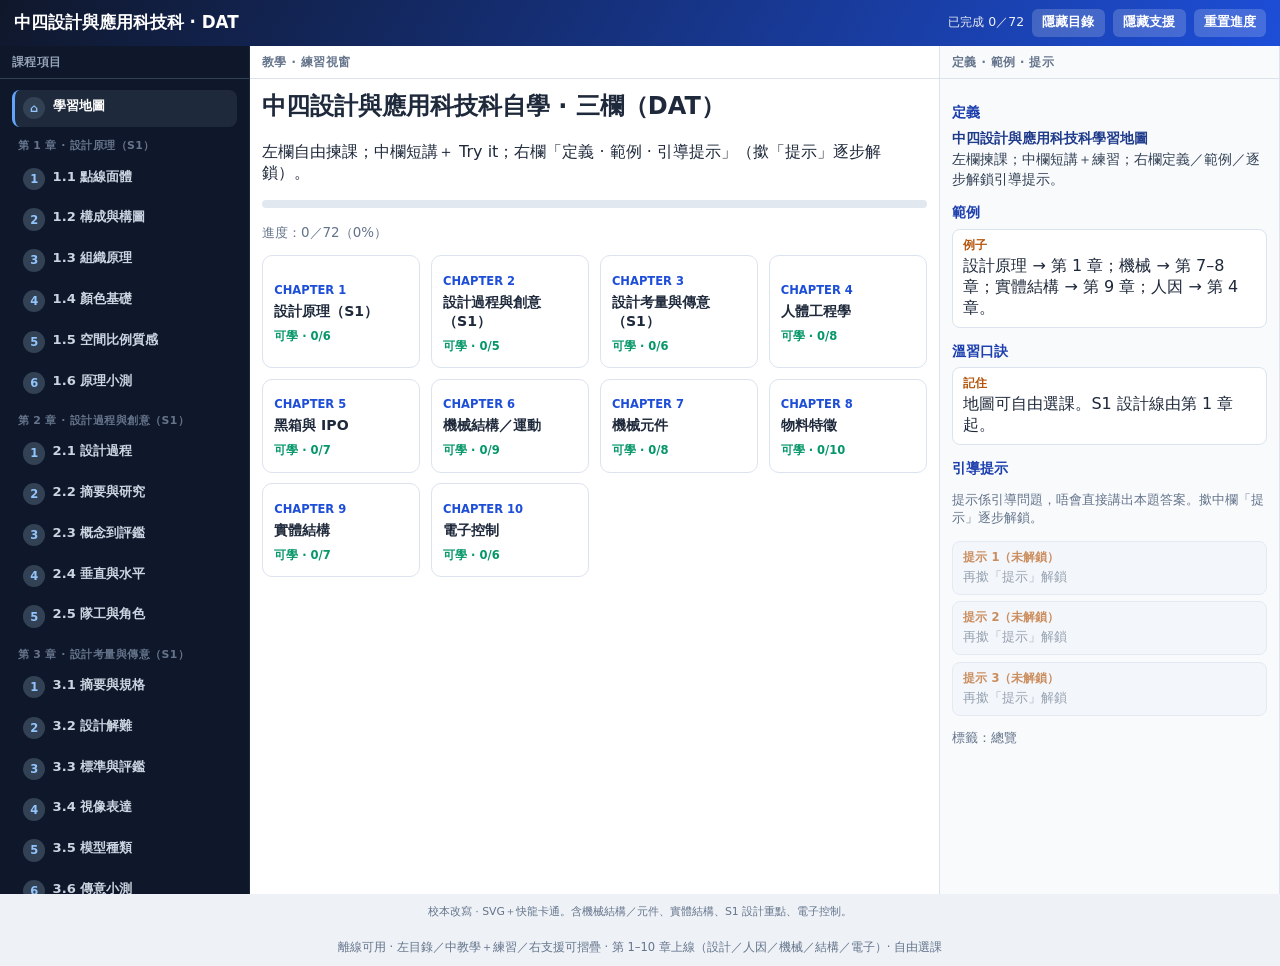
==== index.html @ 9cd21ffb "feat: seed S4 DAT 三欄自學 app (v8, cache 20261025m) Co-authored-by: ncyleo <ncyleo@users.noreply.github" ====
<!DOCTYPE html>
<html lang="zh-Hant">
<head>
<meta charset="UTF-8">
<meta name="viewport" content="width=device-width, initial-scale=1">
<title>中四設計與應用科技科自學 · 三欄（DAT）</title>
<style>
:root {
  --bg: #eef2f7; --card: #fff; --ink: #1e293b; --muted: #64748b; --line: #dbe3ee;
  --primary: #1d4ed8; --ok: #059669; --bad: #dc2626; --side: #0f172a;
  --radius: 10px;
  --font: "Noto Sans TC","Microsoft JhengHei","PingFang TC",system-ui,sans-serif;
  --mono: "JetBrains Mono","Cascadia Code","SF Mono",Consolas,monospace;
  --left-w: 250px; --right-w: 340px;
}
* { box-sizing: border-box; }
html, body { margin: 0; height: 100%; font-family: var(--font); color: var(--ink); background: var(--bg); }
button, input { font: inherit; }
.topbar {
  display: flex; flex-wrap: wrap; align-items: center; gap: .5rem;
  padding: .55rem .85rem; background: linear-gradient(120deg,#0f172a,#1d4ed8); color: #fff;
}
.topbar h1 { margin: 0; font-size: 1.05rem; flex: 1; min-width: 10rem; }
.topbar .tag { font-size: .78rem; opacity: .92; }
.topbar button {
  appearance: none; border: 0; border-radius: 6px; padding: .35rem .65rem;
  background: rgba(255,255,255,.18); color: #fff; font-weight: 700; cursor: pointer; font-size: .8rem;
}
.topbar button:hover { background: rgba(255,255,255,.28); }
.shell { display: flex; height: calc(100vh - 52px); min-height: 420px; }
.panel {
  background: var(--card); border-right: 1px solid var(--line);
  display: flex; flex-direction: column; min-width: 0;
}
.panel.left { width: var(--left-w); flex-shrink: 0; background: var(--side); color: #e2e8f0; border-right-color: #1e293b; }
.panel.mid { flex: 1; border-right: 1px solid var(--line); }
.panel.right { width: var(--right-w); flex-shrink: 0; background: #f8fafc; }
body.hide-left .panel.left { display: none; }
body.hide-right .panel.right { display: none; }
.panel-h {
  padding: .55rem .75rem; font-size: .72rem; font-weight: 800; letter-spacing: .04em;
  text-transform: uppercase; border-bottom: 1px solid var(--line); color: var(--muted);
}
.panel.left .panel-h { color: #94a3b8; border-bottom-color: #334155; }
.panel-body { flex: 1; overflow: auto; padding: .65rem .75rem 1.2rem; }
#navList { display: flex; flex-direction: column; gap: .25rem; }
.nav-ch {
  font-size: .68rem; font-weight: 800; color: #64748b; letter-spacing: .04em;
  padding: .55rem .35rem .2rem; text-transform: uppercase;
}
.nav-item {
  display: flex; align-items: flex-start; gap: .45rem; width: 100%;
  appearance: none; border: 0; background: transparent; color: #cbd5e1;
  text-align: left; padding: .45rem .5rem; border-radius: 8px; cursor: pointer;
  border-left: 3px solid transparent;
}
.nav-item:hover { background: #1e293b; color: #fff; }
.nav-item.active { background: #1e293b; color: #fff; border-left-color: #60a5fa; }
.nav-item .ord {
  flex-shrink: 0; width: 1.4rem; height: 1.4rem; border-radius: 999px;
  background: #334155; color: #93c5fd; font-size: .72rem; font-weight: 800;
  display: inline-flex; align-items: center; justify-content: center;
}
.nav-item .ttl { flex: 1; font-size: .82rem; font-weight: 650; line-height: 1.35; }
.nav-item .star { font-size: .72rem; color: #fbbf24; }
.nav-item.locked { opacity: .55; }
.nav-item .soon { font-size: .68rem; color: #94a3b8; }
.welcome h2 { margin-top: 0; }
.stem { font-size: 1.12rem; margin: 0 0 .55rem; line-height: 1.45; }
.pill { display: inline-block; background: #dbeafe; color: #1e40af; font-size: .7rem; font-weight: 700; padding: .1rem .4rem; border-radius: 999px; }
.teach { font-size: .95rem; line-height: 1.55; }
.teach p { margin: .4rem 0; }
.teach ul, .teach ol { margin: .3rem 0 .55rem; padding-left: 1.25rem; }
.kw { font-family: var(--mono); font-size: .86em; background: #dbeafe; color: #1e40af; padding: .05rem .3rem; border-radius: 3px; font-weight: 600; }
.obar {
  display: inline-block;
  border-top: 2px solid currentColor;
  padding: 0.02em 0.06em 0;
  margin: 0 0.02em;
  line-height: 1.1;
  vertical-align: baseline;
}
.tip { background: #fffbeb; border-left: 4px solid #f59e0b; padding: .55rem .75rem; margin: .65rem 0; font-size: .9rem; }
.koujue { background: #ecfdf5; border-left: 4px solid #10b981; padding: .55rem .75rem; margin: .65rem 0; font-size: .92rem; font-weight: 600; }
.gate-fig { display: flex; flex-wrap: wrap; gap: .75rem; align-items: center; margin: .7rem 0; }
.gate-fig img { max-height: 100px; max-width: 100%; width: auto; background: #fff; border: 1px solid var(--line); border-radius: 6px; padding: .35rem .5rem; cursor: zoom-in; }
.gate-meta { font-size: .9rem; }
.gate-meta .expr { font-family: var(--mono); font-size: 1.05rem; font-weight: 700; color: #1e3a8a; }
.truth-demo { width: 100%; max-width: 380px; border-collapse: collapse; font-size: .88rem; margin: .5rem 0; }
.truth-demo th, .truth-demo td { border: 1px solid #cbd5e1; padding: .35rem .55rem; text-align: center; }
.truth-demo th { background: #e2e8f0; }
.truth-demo td.f { background: #eff6ff; font-weight: 700; }
.fig { margin: .7rem 0; text-align: center; }
.fig img { max-width: 100%; max-height: min(420px, 55vh); width: auto; height: auto; object-fit: contain; border: 1px solid var(--line); border-radius: 8px; background: #fff; padding: .35rem; cursor: zoom-in; }
.fig-def { margin: .35rem 0 .55rem; text-align: center; }
.fig-def img { max-width: 100%; max-height: 140px; cursor: zoom-in; border: 1px solid var(--line); border-radius: 8px; background: #fff; padding: .25rem; }
.tryit { background: #eff6ff; border: 2px solid #93c5fd; border-radius: var(--radius); padding: .85rem 1rem; margin-top: .55rem; }
.tryit h3 { margin: 0 0 .45rem; color: #1e3a8a; font-size: 1.02rem; }
.tryit .try-note { font-size: .9rem; color: #1e40af; margin: 0 0 .5rem; }
.design-step { border: 1px solid #bfdbfe; background: #fff; border-radius: 8px; padding: .55rem .7rem; margin: .45rem 0; }
.design-step .step-lab { font-size: .72rem; font-weight: 800; color: #1d4ed8; margin-bottom: .25rem; }
.btn-row { display: flex; flex-wrap: wrap; gap: .4rem; margin: .55rem 0; }
.btn {
  appearance: none; border: 1px solid #94a3b8; background: #fff; color: var(--ink);
  border-radius: 8px; padding: .45rem .85rem; font-weight: 700; cursor: pointer; font-size: .86rem;
}
.btn:disabled { opacity: .45; cursor: not-allowed; }
.btn.primary, .btn-primary { background: var(--primary); border-color: var(--primary); color: #fff; }
.btn.ghost, .btn-ghost { background: #fff7ed; border-color: #fdba74; color: #9a3412; }
.btn-secondary { background: #334155; border-color: #334155; color: #fff; }
.status { font-size: .88rem; margin: .35rem 0; min-height: 1.25em; font-weight: 600; }
.status.ok { color: var(--ok); } .status.err, .status.bad { color: var(--bad); } .status.info { color: var(--muted); }
.mcq-opts { display: flex; flex-direction: column; gap: .4rem; margin: .5rem 0; }
.mcq-opts label {
  display: flex; align-items: flex-start; gap: .5rem; background: #fff; border: 1px solid #cbd5e1;
  border-radius: 6px; padding: .5rem .7rem; cursor: pointer; font-size: .9rem;
}
.mcq-opts label:hover { border-color: #60a5fa; background: #f8fafc; }
.mcq-opts label.correct-mark { border-color: #10b981; background: #ecfdf5; }
.mcq-opts label.wrong-mark { border-color: #f87171; background: #fef2f2; }
.tt-fill { width: 100%; max-width: 420px; border-collapse: collapse; font-size: .9rem; margin: .5rem 0; }
.tt-fill th, .tt-fill td { border: 1px solid #94a3b8; padding: .4rem .5rem; text-align: center; }
.tt-fill th { background: #e2e8f0; }
.tt-fill button.bit, .kmap-grid button.kbit {
  appearance: none; min-width: 3rem; min-height: 2.2rem; padding: .25rem .4rem; font: inherit; font-weight: 700;
  border: 1px solid #60a5fa; border-radius: 4px; background: #fff; cursor: pointer; text-align: center;
}
.kmap-grid button.kbit.on { background: #dbeafe; color: #1e40af; }
.kmap-grid button.kbit.off { background: #f8fafc; color: #64748b; }
.tt-fill td.cell-ok, .kmap-grid td.cell-ok { background: #d1fae5; }
.tt-fill td.cell-bad, .kmap-grid td.cell-bad { background: #fecaca; }
.tt-fill td.cell-miss, .kmap-grid td.cell-miss { background: #fef3c7; }
.kmap-wrap { margin: .5rem 0; overflow-x: auto; }
.kmap-grid { border-collapse: collapse; font-size: .85rem; margin: .4rem 0; }
.kmap-grid th, .kmap-grid td { border: 1px solid #64748b; padding: .25rem; text-align: center; }
.kmap-grid th { background: #e2e8f0; font-weight: 700; font-size: .78rem; }
.kmap-grid th.kmap-corner { background: #f1f5f9; border: none; }
.kmap-hint { font-size: .78rem; color: #64748b; margin: .25rem 0 .5rem; }
.map-grid { display: grid; grid-template-columns: repeat(auto-fill, minmax(140px, 1fr)); gap: .65rem; margin: .8rem 0; }
.map-card {
  appearance: none; border: 1px solid var(--line); background: #fff; border-radius: 10px;
  padding: .85rem .7rem; text-align: left; cursor: pointer; font: inherit; color: var(--ink);
}
.map-card:hover:not(:disabled) { border-color: #60a5fa; box-shadow: 0 4px 14px rgba(37,99,235,.12); }
.map-card:disabled { opacity: .55; cursor: not-allowed; background: #f8fafc; }
.map-card .num { font-size: .72rem; font-weight: 800; color: var(--primary); }
.map-card .name { display: block; font-weight: 700; font-size: .88rem; margin: .25rem 0; }
.map-card .state { font-size: .72rem; color: var(--muted); }
.map-card.live .state { color: var(--ok); font-weight: 700; }
.progress-bar { height: 8px; background: #e2e8f0; border-radius: 999px; overflow: hidden; margin: .6rem 0 1rem; }
.progress-bar > span { display: block; height: 100%; background: linear-gradient(90deg,#3b82f6,#06b6d4); border-radius: 999px; }
.defs { margin: 0 0 .8rem; }
.defs dt { font-weight: 800; font-size: .86rem; margin-top: .45rem; color: #1e3a8a; }
.defs dd { margin: .15rem 0 .35rem; font-size: .86rem; color: #334155; line-height: 1.45; }
.hint-card { border: 1px solid var(--line); border-radius: 8px; padding: .5rem .65rem; margin: .4rem 0; background: #fff; }
.hint-lab { font-size: .72rem; font-weight: 800; color: #b45309; margin-bottom: .2rem; }
.hint-card.locked { opacity: .65; background: #f1f5f9; }
.hint-card.open { border-color: #fdba74; background: #fffbeb; }
.laws-table { width: 100%; border-collapse: collapse; font-size: .82rem; margin: .5rem 0; }
.laws-table th, .laws-table td { border: 1px solid #94a3b8; padding: .35rem .45rem; text-align: left; vertical-align: top; }
.laws-table th { background: #e2e8f0; font-size: .75rem; }
.laws-table tr.hl td { background: #fef3c7; }
.laws-table .n { font-weight: 800; color: #1d4ed8; width: 2rem; text-align: center; }
.laws-note { background: #fff7ed; border-left: 4px solid #f59e0b; padding: .5rem .7rem; margin: .55rem 0; font-size: .88rem; }
.panel.right h3 { font-size: .9rem; margin: .85rem 0 .35rem; color: #1e40af; }
.muted { color: var(--muted); font-size: .84rem; }
.credit-muted { text-align: center; font-size: .68rem; color: var(--muted); padding: 0 .5rem .35rem; }
.footer-note { text-align: center; font-size: .72rem; color: var(--muted); padding: .25rem .5rem .7rem; }
.lightbox {
  display: none; position: fixed; inset: 0; z-index: 200;
  background: rgba(15, 23, 42, .82);
  align-items: center; justify-content: center; padding: 1.2rem;
}
.lightbox.open { display: flex; }
.lightbox img {
  max-width: min(96vw, 1100px); max-height: 90vh; width: auto; height: auto; object-fit: contain;
  background: #fff; border-radius: 10px; padding: .5rem; box-shadow: 0 20px 50px rgba(0,0,0,.45); cursor: zoom-out;
}
.lightbox .lb-close {
  position: absolute; top: 12px; right: 14px; appearance: none; border: 0; background: #fff; color: #0f172a;
  border-radius: 8px; padding: .4rem .75rem; font-weight: 800; font-size: .85rem; cursor: pointer;
}
.lightbox .lb-caption {
  position: absolute; bottom: 14px; left: 50%; transform: translateX(-50%);
  color: #e2e8f0; font-size: .78rem; background: rgba(15,23,42,.65); padding: .3rem .7rem; border-radius: 999px;
}
@media (max-width: 960px) {
  .shell { flex-direction: column; height: auto; min-height: 0; }
  .panel.left, .panel.right { width: 100%; max-height: 220px; border-right: 0; border-bottom: 1px solid var(--line); }
  .panel.mid { min-height: 360px; }
}

.fill-fields { display: flex; flex-direction: column; gap: .45rem; margin: .5rem 0; }
.fill-fields .fill-row { display: flex; flex-wrap: wrap; align-items: center; gap: .4rem; }
.fill-fields label { font-weight: 700; min-width: 4.5rem; font-size: .88rem; color: #1e3a8a; }
.fill-fields input, .fill-fields select {
  flex: 1; min-width: 10rem; padding: .45rem .6rem; border: 1px solid #94a3b8;
  border-radius: 8px; font-size: .92rem;
}
.fill-fields input:focus, .fill-fields select:focus { outline: 2px solid #93c5fd; border-color: #3b82f6; }
.match-list { display: flex; flex-direction: column; gap: .45rem; margin: .5rem 0; }
.match-row { display: flex; flex-wrap: wrap; align-items: center; gap: .45rem; background: #fff;
  border: 1px solid #cbd5e1; border-radius: 8px; padding: .45rem .6rem; }
.match-row .m-left { flex: 1; min-width: 8rem; font-size: .9rem; font-weight: 650; }
.match-row select { min-width: 10rem; padding: .35rem .5rem; border-radius: 6px; border: 1px solid #94a3b8; }
.svg-fig { margin: .7rem 0; text-align: center; }
.svg-fig svg { max-width: 100%; height: auto; background: #fff; border: 1px solid var(--line); border-radius: 8px; }
.koujue { background: #ecfdf5; border-left: 4px solid #10b981; padding: .55rem .75rem; margin: .65rem 0; font-size: .92rem; font-weight: 600; }
</style>
</head>
<body>
<header class="topbar">
  <h1>中四設計與應用科技科 · DAT</h1>
  <span class="tag" id="progressTag">進度 0</span>
  <button type="button" id="btnToggleLeft">隱藏目錄</button>
  <button type="button" id="btnToggleRight">隱藏支援</button>
  <button type="button" id="btnReset">重置進度</button>
</header>
<div class="shell">
  <aside class="panel left" aria-label="課程目錄">
    <div class="panel-h">課程項目</div>
    <div class="panel-body" id="navList"></div>
  </aside>
  <main class="panel mid" aria-label="教學與練習">
    <div class="panel-h">教學 · 練習視窗</div>
    <div class="panel-body" id="practiceBody"></div>
  </main>
  <aside class="panel right" aria-label="定義與支援">
    <div class="panel-h">定義 · 範例 · 提示</div>
    <div class="panel-body" id="supportBody"></div>
  </aside>
</div>
<p class="credit-muted" id="creditLine">校本自製示意圖 · DAT</p>
<p class="footer-note">離線可用 · 左目錄／中教學＋練習／右支援可摺疊 · 第 1–10 章上線（設計／人因／機械／結構／電子）· 自由選課</p>

<div class="lightbox" id="imgLightbox" aria-hidden="true" role="dialog" aria-label="放大圖片">
  <button type="button" class="lb-close" id="btnCloseLightbox">關閉</button>
  <img id="lightboxImg" src="" alt="放大圖">
  <div class="lb-caption">撳空白處或按 Esc 關閉</div>
</div>
<script src="lessons-data.js?v=20261025m"></script>
<script src="app.js?v=20261025m"></script>
</body>
</html>
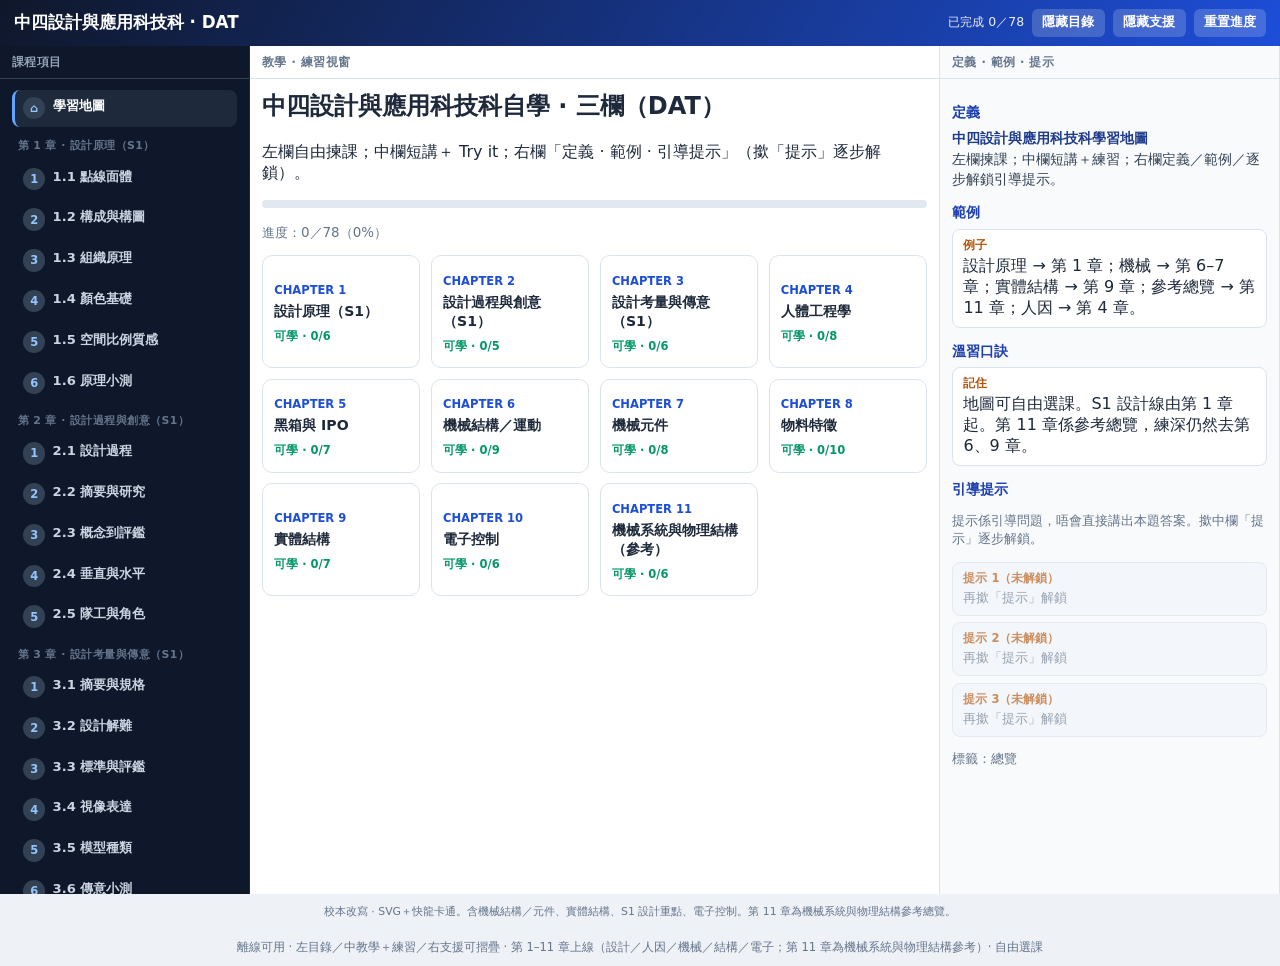
==== commit c17e3932: "第 11 章參考總覽：機械系統與物理結構（v10） Add a live reference chapter from Leo’s source without renumbering 6.x or " ====
--- a/index.html
+++ b/index.html
@@ -80,6 +80,16 @@
   line-height: 1.1;
   vertical-align: baseline;
 }
+.frac {
+  display: inline-block;
+  vertical-align: middle;
+  text-align: center;
+  line-height: 1.05;
+  margin: 0 .18em;
+  font-weight: 700;
+}
+.frac .num, .frac .den { display: block; padding: 0 .32em; }
+.frac .num { border-bottom: 2px solid currentColor; }
 .tip { background: #fffbeb; border-left: 4px solid #f59e0b; padding: .55rem .75rem; margin: .65rem 0; font-size: .9rem; }
 .koujue { background: #ecfdf5; border-left: 4px solid #10b981; padding: .55rem .75rem; margin: .65rem 0; font-size: .92rem; font-weight: 600; }
 .gate-fig { display: flex; flex-wrap: wrap; gap: .75rem; align-items: center; margin: .7rem 0; }
@@ -96,6 +106,7 @@
 .fig-def img { max-width: 100%; max-height: 140px; cursor: zoom-in; border: 1px solid var(--line); border-radius: 8px; background: #fff; padding: .25rem; }
 .tryit { background: #eff6ff; border: 2px solid #93c5fd; border-radius: var(--radius); padding: .85rem 1rem; margin-top: .55rem; }
 .tryit h3 { margin: 0 0 .45rem; color: #1e3a8a; font-size: 1.02rem; }
+.bank-pos { font-weight: 800; color: #1e3a8a; margin: 0 0 .4rem; font-size: .9rem; }
 .tryit .try-note { font-size: .9rem; color: #1e40af; margin: 0 0 .5rem; }
 .design-step { border: 1px solid #bfdbfe; background: #fff; border-radius: 8px; padding: .55rem .7rem; margin: .45rem 0; }
 .design-step .step-lab { font-size: .72rem; font-weight: 800; color: #1d4ed8; margin-bottom: .25rem; }
@@ -231,14 +242,14 @@
   </aside>
 </div>
 <p class="credit-muted" id="creditLine">校本自製示意圖 · DAT</p>
-<p class="footer-note">離線可用 · 左目錄／中教學＋練習／右支援可摺疊 · 第 1–10 章上線（設計／人因／機械／結構／電子）· 自由選課</p>
+<p class="footer-note">離線可用 · 左目錄／中教學＋練習／右支援可摺疊 · 第 1–11 章上線（設計／人因／機械／結構／電子；第 11 章為機械系統與物理結構參考）· 自由選課</p>
 
 <div class="lightbox" id="imgLightbox" aria-hidden="true" role="dialog" aria-label="放大圖片">
   <button type="button" class="lb-close" id="btnCloseLightbox">關閉</button>
   <img id="lightboxImg" src="" alt="放大圖">
   <div class="lb-caption">撳空白處或按 Esc 關閉</div>
 </div>
-<script src="lessons-data.js?v=20261025m"></script>
-<script src="app.js?v=20261025m"></script>
+<script src="lessons-data.js?v=20261115c"></script>
+<script src="app.js?v=20261115c"></script>
 </body>
 </html>
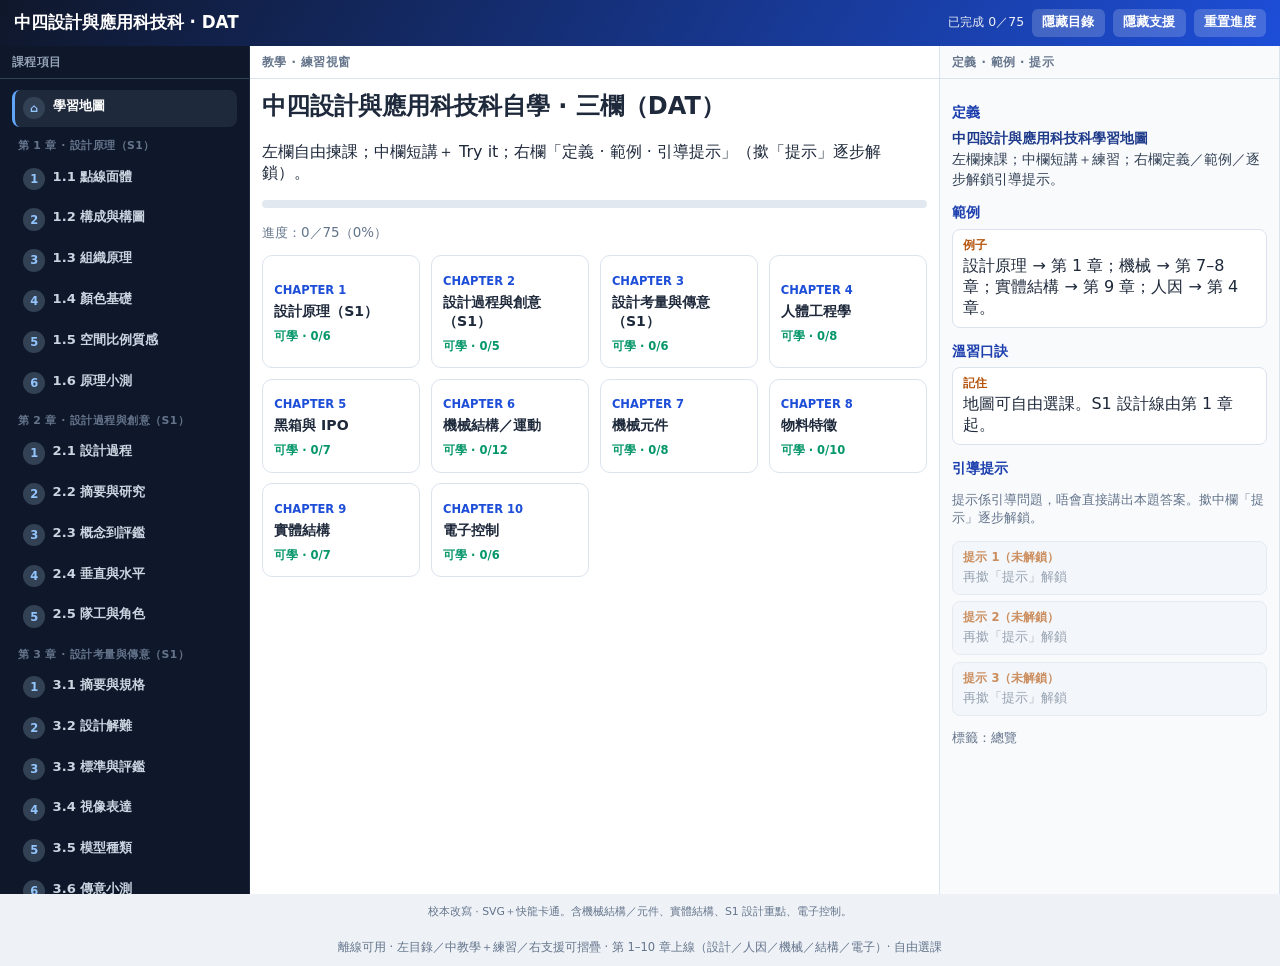
==== commit 735a31df: "Add original linkage animations in lessons 6.3b–6.3d Insert three lessons after 6.3 with 14 offline " ====
--- a/index.html
+++ b/index.html
@@ -80,16 +80,6 @@
   line-height: 1.1;
   vertical-align: baseline;
 }
-.frac {
-  display: inline-block;
-  vertical-align: middle;
-  text-align: center;
-  line-height: 1.05;
-  margin: 0 .18em;
-  font-weight: 700;
-}
-.frac .num, .frac .den { display: block; padding: 0 .32em; }
-.frac .num { border-bottom: 2px solid currentColor; }
 .tip { background: #fffbeb; border-left: 4px solid #f59e0b; padding: .55rem .75rem; margin: .65rem 0; font-size: .9rem; }
 .koujue { background: #ecfdf5; border-left: 4px solid #10b981; padding: .55rem .75rem; margin: .65rem 0; font-size: .92rem; font-weight: 600; }
 .gate-fig { display: flex; flex-wrap: wrap; gap: .75rem; align-items: center; margin: .7rem 0; }
@@ -102,6 +92,17 @@
 .truth-demo td.f { background: #eff6ff; font-weight: 700; }
 .fig { margin: .7rem 0; text-align: center; }
 .fig img { max-width: 100%; max-height: min(420px, 55vh); width: auto; height: auto; object-fit: contain; border: 1px solid var(--line); border-radius: 8px; background: #fff; padding: .35rem; cursor: zoom-in; }
+.sim-frame {
+  display: block;
+  width: 100%;
+  height: 400px;
+  margin: .7rem 0;
+  padding: 0;
+  border: 1px solid var(--line);
+  border-radius: 8px;
+  background: #fff;
+  overflow: hidden;
+}
 .fig-def { margin: .35rem 0 .55rem; text-align: center; }
 .fig-def img { max-width: 100%; max-height: 140px; cursor: zoom-in; border: 1px solid var(--line); border-radius: 8px; background: #fff; padding: .25rem; }
 .tryit { background: #eff6ff; border: 2px solid #93c5fd; border-radius: var(--radius); padding: .85rem 1rem; margin-top: .55rem; }
@@ -242,14 +243,14 @@
   </aside>
 </div>
 <p class="credit-muted" id="creditLine">校本自製示意圖 · DAT</p>
-<p class="footer-note">離線可用 · 左目錄／中教學＋練習／右支援可摺疊 · 第 1–11 章上線（設計／人因／機械／結構／電子；第 11 章為機械系統與物理結構參考）· 自由選課</p>
+<p class="footer-note">離線可用 · 左目錄／中教學＋練習／右支援可摺疊 · 第 1–10 章上線（設計／人因／機械／結構／電子）· 自由選課</p>
 
 <div class="lightbox" id="imgLightbox" aria-hidden="true" role="dialog" aria-label="放大圖片">
   <button type="button" class="lb-close" id="btnCloseLightbox">關閉</button>
   <img id="lightboxImg" src="" alt="放大圖">
   <div class="lb-caption">撳空白處或按 Esc 關閉</div>
 </div>
-<script src="lessons-data.js?v=20261115c"></script>
-<script src="app.js?v=20261115c"></script>
+<script src="lessons-data.js?v=20261123a"></script>
+<script src="app.js?v=20261123a"></script>
 </body>
 </html>
